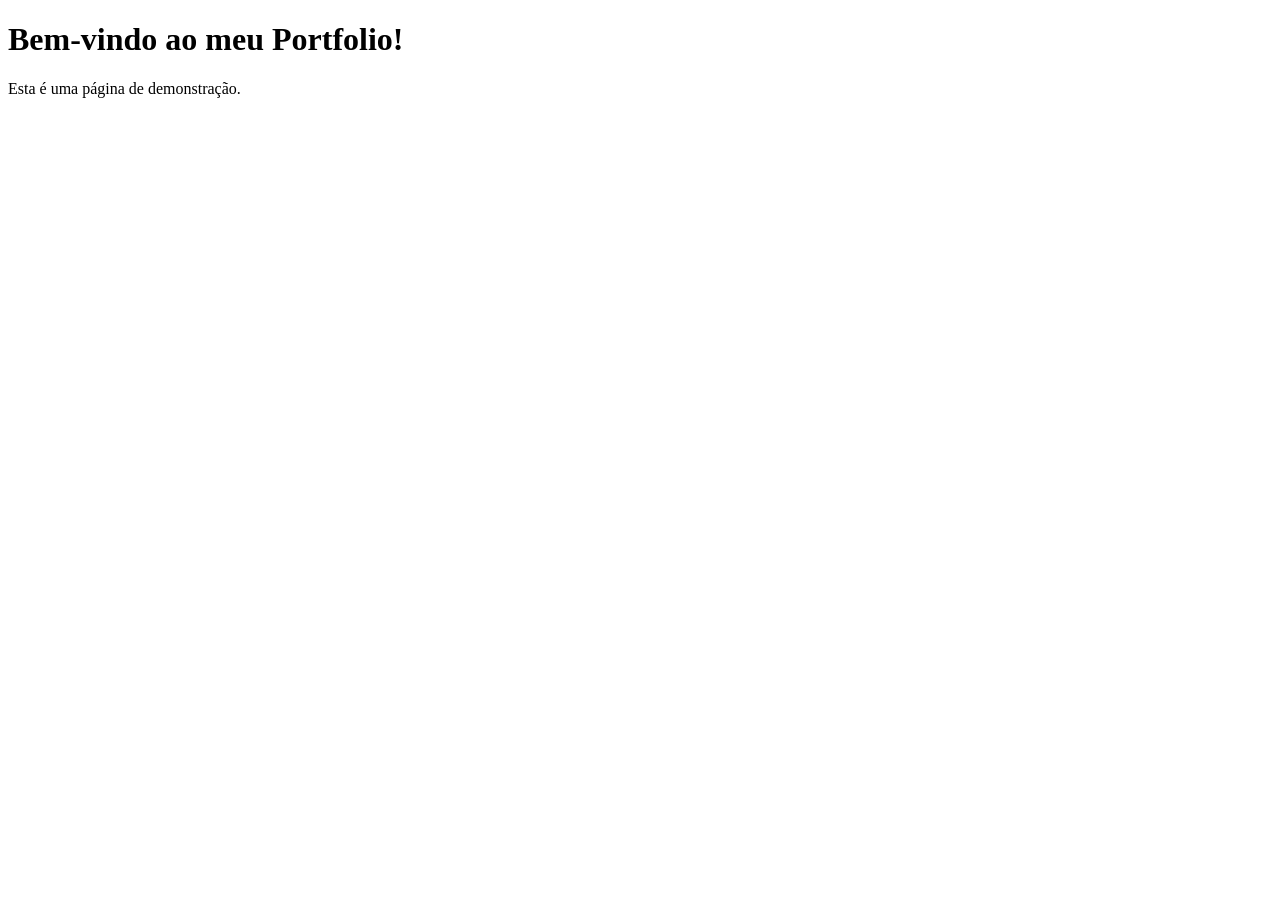
==== index.html @ d224efe9 "teste" ====
<!DOCTYPE html>
<html lang="pt-BR">
<head>
    <meta charset="UTF-8">
    <meta name="viewport" content="width=device-width, initial-scale=1.0">
    <title>Meu Portfolio</title>
    <link rel="stylesheet" href="style.css">
</head>
<body>
    <h1>Bem-vindo ao meu Portfolio!</h1>
    <p>Esta é uma página de demonstração.</p>
    <script src="script.js"></script>
</body>
</html>
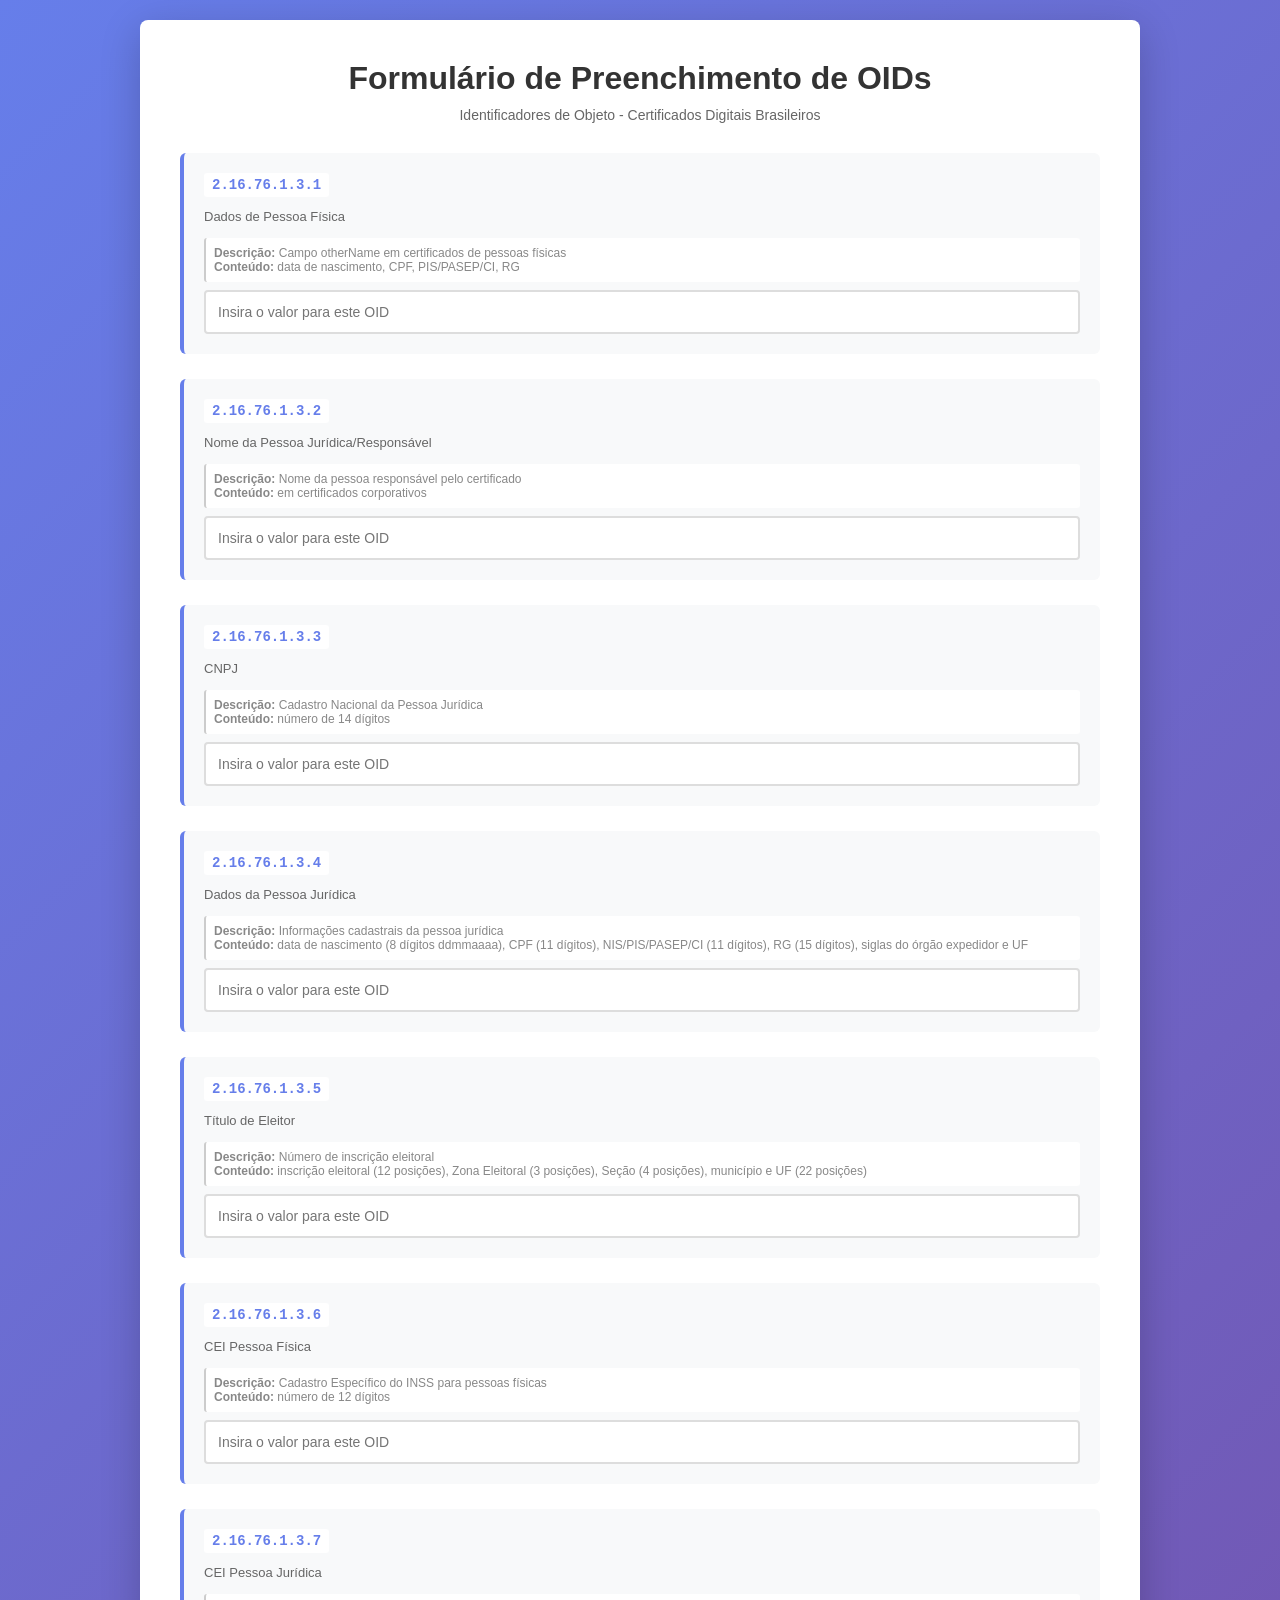
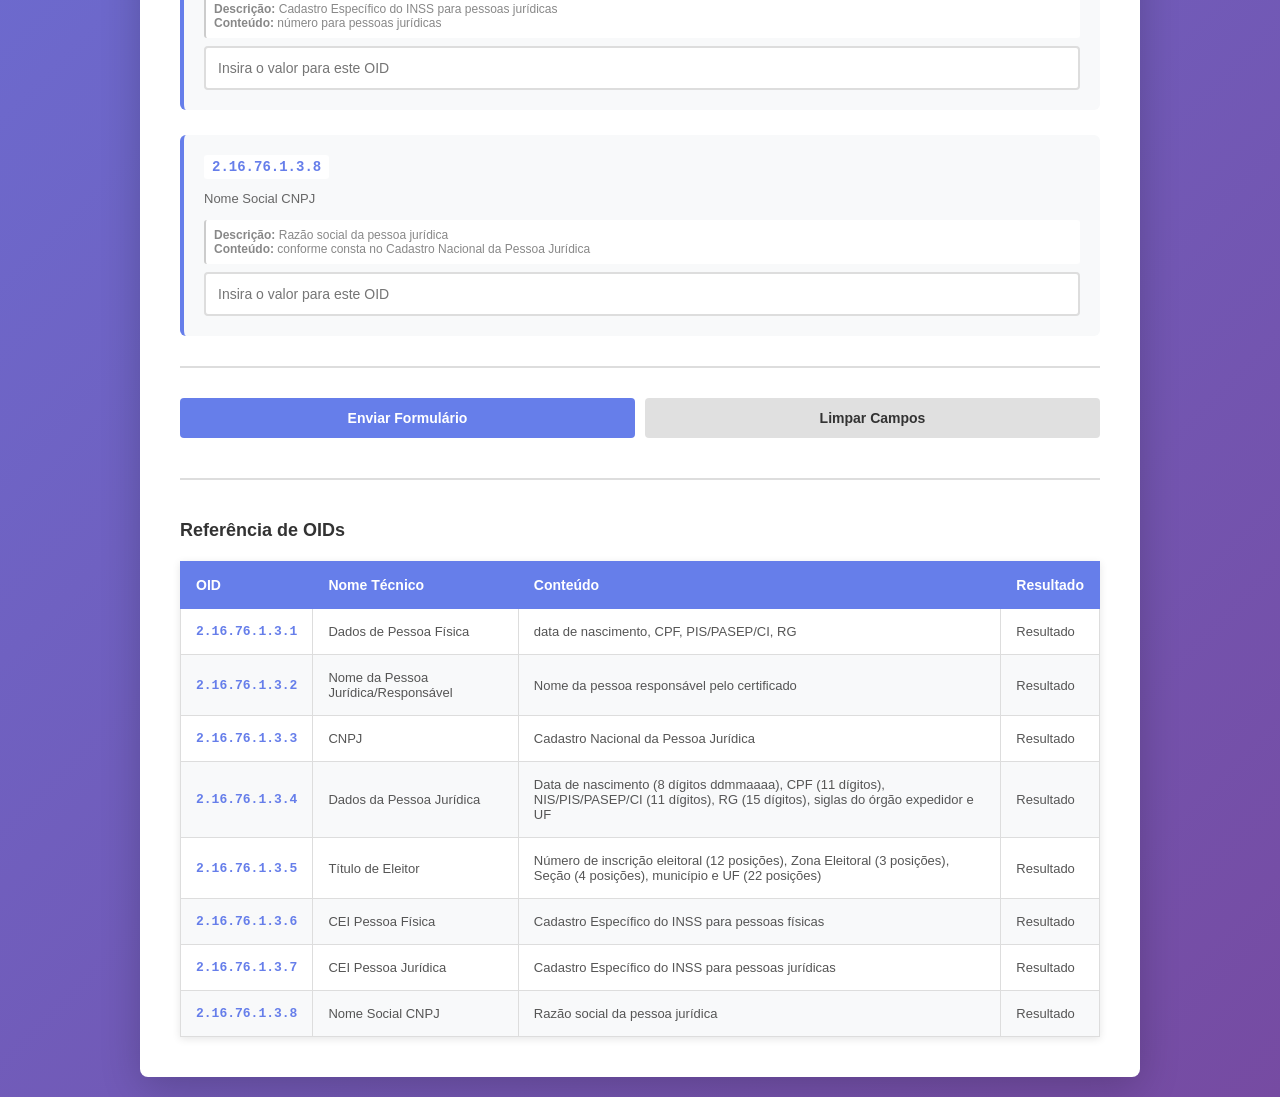
==== commit 40d34c47: "Rename index.php to index.html" ====
--- a/index.html
+++ b/index.html
@@ -3,12 +3,472 @@
 <head>
     <meta charset="UTF-8">
     <meta name="viewport" content="width=device-width, initial-scale=1.0">
-    <title>Meu Portfolio</title>
-    <link rel="stylesheet" href="style.css">
+    <title>Formulário de OIDs</title>
+    <style>
+        * {
+            margin: 0;
+            padding: 0;
+            box-sizing: border-box;
+        }
+
+        body {
+            font-family: 'Segoe UI', Tahoma, Geneva, Verdana, sans-serif;
+            background: linear-gradient(135deg, #667eea 0%, #764ba2 100%);
+            min-height: 100vh;
+            padding: 20px;
+        }
+
+        .container {
+            max-width: 1000px;
+            margin: 0 auto;
+            background: white;
+            border-radius: 8px;
+            box-shadow: 0 10px 40px rgba(0, 0, 0, 0.2);
+            padding: 40px;
+        }
+
+        h1 {
+            color: #333;
+            margin-bottom: 10px;
+            text-align: center;
+        }
+
+        .subtitle {
+            text-align: center;
+            color: #666;
+            margin-bottom: 30px;
+            font-size: 14px;
+        }
+
+        .form-section {
+            background: white;
+        }
+
+        .form-group {
+            display: flex;
+            flex-direction: column;
+            gap: 8px;
+            margin-bottom: 25px;
+            padding: 20px;
+            background: #f8f9fa;
+            border-radius: 6px;
+            border-left: 4px solid #667eea;
+        }
+
+        .form-group label {
+            font-weight: 600;
+            color: #333;
+            font-size: 14px;
+            display: flex;
+            align-items: center;
+            gap: 10px;
+        }
+
+        .oid-code {
+            font-family: 'Courier New', monospace;
+            font-weight: 600;
+            color: #667eea;
+            background: white;
+            padding: 4px 8px;
+            border-radius: 3px;
+        }
+
+        .technical-name {
+            font-size: 13px;
+            color: #666;
+            font-weight: normal;
+            display: block;
+            margin-top: 4px;
+        }
+
+        .description {
+            font-size: 12px;
+            color: #888;
+            margin-top: 6px;
+            padding: 8px;
+            background: white;
+            border-left: 2px solid #ccc;
+            border-radius: 3px;
+        }
+
+        input[type="text"],
+        textarea {
+            padding: 12px;
+            border: 2px solid #ddd;
+            border-radius: 4px;
+            font-size: 14px;
+            transition: border-color 0.3s;
+            font-family: 'Segoe UI', Tahoma, Geneva, Verdana, sans-serif;
+        }
+
+        input[type="text"]:focus,
+        textarea:focus {
+            outline: none;
+            border-color: #667eea;
+            box-shadow: 0 0 0 3px rgba(102, 126, 234, 0.1);
+        }
+
+        textarea {
+            resize: vertical;
+            min-height: 60px;
+        }
+
+        .button-group {
+            display: flex;
+            gap: 10px;
+            margin-top: 30px;
+            padding-top: 30px;
+            border-top: 2px solid #ddd;
+        }
+
+        button {
+            padding: 12px 30px;
+            border: none;
+            border-radius: 4px;
+            font-size: 14px;
+            font-weight: 600;
+            cursor: pointer;
+            transition: all 0.3s;
+            flex: 1;
+        }
+
+        .btn-submit {
+            background: #667eea;
+            color: white;
+        }
+
+        .btn-submit:hover {
+            background: #5568d3;
+            box-shadow: 0 4px 12px rgba(102, 126, 234, 0.4);
+        }
+
+        .btn-clear {
+            background: #e0e0e0;
+            color: #333;
+        }
+
+        .btn-clear:hover {
+            background: #d0d0d0;
+        }
+
+        .table-section {
+            margin-top: 40px;
+            padding-top: 40px;
+            border-top: 2px solid #ddd;
+        }
+
+        .table-section h2 {
+            color: #333;
+            margin-bottom: 20px;
+            font-size: 18px;
+        }
+
+        table {
+            width: 100%;
+            border-collapse: collapse;
+            box-shadow: 0 2px 8px rgba(0, 0, 0, 0.1);
+        }
+
+        thead {
+            background: #667eea;
+            color: white;
+        }
+
+        th {
+            padding: 15px;
+            text-align: left;
+            font-weight: 600;
+            font-size: 14px;
+            border: 1px solid #667eea;
+        }
+
+        td {
+            padding: 15px;
+            border: 1px solid #ddd;
+            font-size: 13px;
+            color: #555;
+        }
+
+        tbody tr {
+            transition: background-color 0.2s;
+        }
+
+        tbody tr:nth-child(even) {
+            background: #f8f9fa;
+        }
+
+        tbody tr:hover {
+            background: #f0f0ff;
+        }
+
+        .oid-code-table {
+            font-family: 'Courier New', monospace;
+            font-weight: 600;
+            color: #667eea;
+        }
+
+        @media (max-width: 768px) {
+            .container {
+                padding: 20px;
+            }
+
+            .form-group {
+                padding: 15px;
+            }
+
+            button {
+                padding: 10px 20px;
+                font-size: 13px;
+            }
+
+            table {
+                font-size: 12px;
+            }
+
+            th, td {
+                padding: 10px;
+            }
+
+            .button-group {
+                flex-direction: column;
+            }
+        }
+    </style>
 </head>
 <body>
-    <h1>Bem-vindo ao meu Portfolio!</h1>
-    <p>Esta é uma página de demonstração.</p>
-    <script src="script.js"></script>
+    <div class="container">
+        <h1>Formulário de Preenchimento de OIDs</h1>
+        <p class="subtitle">Identificadores de Objeto - Certificados Digitais Brasileiros</p>
+
+        <form method="POST" action="calcular.php" class="form-section">
+            
+            <div class="form-group">
+                <label>
+                    <span class="oid-code">2.16.76.1.3.1</span>
+                </label>
+                <span class="technical-name">Dados de Pessoa Física</span>
+                <div class="description">
+                    <strong>Descrição:</strong> Campo otherName em certificados de pessoas físicas<br>
+                    <strong>Conteúdo:</strong> data de nascimento, CPF, PIS/PASEP/CI, RG
+                </div>
+                <input 
+                    type="text" 
+                    name="oid_2_16_76_1_3_1" 
+                    placeholder="Insira o valor para este OID"
+                >
+            </div>
+
+            <div class="form-group">
+                <label>
+                    <span class="oid-code">2.16.76.1.3.2</span>
+                </label>
+                <span class="technical-name">Nome da Pessoa Jurídica/Responsável</span>
+                <div class="description">
+                    <strong>Descrição:</strong> Nome da pessoa responsável pelo certificado<br>
+                    <strong>Conteúdo:</strong> em certificados corporativos
+                </div>
+                <input 
+                    type="text" 
+                    name="oid_2_16_76_1_3_2" 
+                    placeholder="Insira o valor para este OID"
+                >
+            </div>
+
+            <div class="form-group">
+                <label>
+                    <span class="oid-code">2.16.76.1.3.3</span>
+                </label>
+                <span class="technical-name">CNPJ</span>
+                <div class="description">
+                    <strong>Descrição:</strong> Cadastro Nacional da Pessoa Jurídica<br>
+                    <strong>Conteúdo:</strong> número de 14 dígitos
+                </div>
+                <input 
+                    type="text" 
+                    name="oid_2_16_76_1_3_3" 
+                    placeholder="Insira o valor para este OID"
+                >
+            </div>
+
+            <div class="form-group">
+                <label>
+                    <span class="oid-code">2.16.76.1.3.4</span>
+                </label>
+                <span class="technical-name">Dados da Pessoa Jurídica</span>
+                <div class="description">
+                    <strong>Descrição:</strong> Informações cadastrais da pessoa jurídica<br>
+                    <strong>Conteúdo:</strong> data de nascimento (8 dígitos ddmmaaaa), CPF (11 dígitos), NIS/PIS/PASEP/CI (11 dígitos), RG (15 dígitos), siglas do órgão expedidor e UF
+                </div>
+                <input 
+                    type="text" 
+                    name="oid_2_16_76_1_3_4" 
+                    placeholder="Insira o valor para este OID"
+                >
+            </div>
+
+            <div class="form-group">
+                <label>
+                    <span class="oid-code">2.16.76.1.3.5</span>
+                </label>
+                <span class="technical-name">Título de Eleitor</span>
+                <div class="description">
+                    <strong>Descrição:</strong> Número de inscrição eleitoral<br>
+                    <strong>Conteúdo:</strong> inscrição eleitoral (12 posições), Zona Eleitoral (3 posições), Seção (4 posições), município e UF (22 posições)
+                </div>
+                <input 
+                    type="text" 
+                    name="oid_2_16_76_1_3_5" 
+                    placeholder="Insira o valor para este OID"
+                >
+            </div>
+
+            <div class="form-group">
+                <label>
+                    <span class="oid-code">2.16.76.1.3.6</span>
+                </label>
+                <span class="technical-name">CEI Pessoa Física</span>
+                <div class="description">
+                    <strong>Descrição:</strong> Cadastro Específico do INSS para pessoas físicas<br>
+                    <strong>Conteúdo:</strong> número de 12 dígitos
+                </div>
+                <input 
+                    type="text" 
+                    name="oid_2_16_76_1_3_6" 
+                    placeholder="Insira o valor para este OID"
+                >
+            </div>
+
+            <div class="form-group">
+                <label>
+                    <span class="oid-code">2.16.76.1.3.7</span>
+                </label>
+                <span class="technical-name">CEI Pessoa Jurídica</span>
+                <div class="description">
+                    <strong>Descrição:</strong> Cadastro Específico do INSS para pessoas jurídicas<br>
+                    <strong>Conteúdo:</strong> número para pessoas jurídicas
+                </div>
+                <input 
+                    type="text" 
+                    name="oid_2_16_76_1_3_7" 
+                    placeholder="Insira o valor para este OID"
+                >
+            </div>
+
+            <div class="form-group">
+                <label>
+                    <span class="oid-code">2.16.76.1.3.8</span>
+                </label>
+                <span class="technical-name">Nome Social CNPJ</span>
+                <div class="description">
+                    <strong>Descrição:</strong> Razão social da pessoa jurídica<br>
+                    <strong>Conteúdo:</strong> conforme consta no Cadastro Nacional da Pessoa Jurídica
+                </div>
+                <input 
+                    type="text" 
+                    name="oid_2_16_76_1_3_8" 
+                    placeholder="Insira o valor para este OID"
+                >
+            </div>
+
+            <div class="button-group">
+                <button type="submit" class="btn-submit">Enviar Formulário</button>
+                <button type="reset" class="btn-clear">Limpar Campos</button>
+            </div>
+        </form>
+
+        <div class="table-section">
+            <h2>Referência de OIDs</h2>
+            <table>
+                <thead>
+                    <tr>
+                        <th>OID</th>
+                        <th>Nome Técnico</th>
+                        <th>Conteúdo</th>
+                        <th>Resultado</th>
+                    </tr>
+                </thead>
+                <tbody>
+                    <tr>
+                        <td class="oid-code-table">2.16.76.1.3.1</td>
+                        <td>Dados de Pessoa Física</td>
+                        <td>data de nascimento, CPF, PIS/PASEP/CI, RG</td>
+                        <td>Resultado</td>
+                    </tr>
+                    <tr>
+                        <td class="oid-code-table">2.16.76.1.3.2</td>
+                        <td>Nome da Pessoa Jurídica/Responsável</td>
+                        <td>Nome da pessoa responsável pelo certificado</td>
+                        <td>Resultado</td>
+                    </tr>
+                    <tr>
+                        <td class="oid-code-table">2.16.76.1.3.3</td>
+                        <td>CNPJ</td>
+                        <td>Cadastro Nacional da Pessoa Jurídica</td>
+                        <td>Resultado</td>
+                    </tr>
+                    <tr>
+                        <td class="oid-code-table">2.16.76.1.3.4</td>
+                        <td>Dados da Pessoa Jurídica</td>
+                        <td>Data de nascimento (8 dígitos ddmmaaaa), CPF (11 dígitos), NIS/PIS/PASEP/CI (11 dígitos), RG (15 dígitos), siglas do órgão expedidor e UF</td>
+                        <td>Resultado</td>
+                    </tr>
+                    <tr>
+                        <td class="oid-code-table">2.16.76.1.3.5</td>
+                        <td>Título de Eleitor</td>
+                        <td>Número de inscrição eleitoral (12 posições), Zona Eleitoral (3 posições), Seção (4 posições), município e UF (22 posições)</td>
+                        <td>Resultado</td>
+                    </tr>
+                    <tr>
+                        <td class="oid-code-table">2.16.76.1.3.6</td>
+                        <td>CEI Pessoa Física</td>
+                        <td>Cadastro Específico do INSS para pessoas físicas</td>
+                        <td>Resultado</td>
+                    
+                    </tr>
+                    <tr>
+                        <td class="oid-code-table">2.16.76.1.3.7</td>
+                        <td>CEI Pessoa Jurídica</td>
+                        <td>Cadastro Específico do INSS para pessoas jurídicas</td>
+                        <td>Resultado</td>
+                    
+                    </tr>
+                    <tr>
+                        <td class="oid-code-table">2.16.76.1.3.8</td>
+                        <td>Nome Social CNPJ</td>
+                        <td>Razão social da pessoa jurídica</td>
+                        <td>Resultado</td>
+                    </tr>
+                </tbody>
+            </table>
+        </div>
+    </div>
+
+    <script>
+        document.addEventListener('DOMContentLoaded', function() {
+            const btnClear = document.querySelector('.btn-clear');
+            
+            btnClear.addEventListener('click', function(event) {
+                event.preventDefault();
+                
+                // Seleciona todos os inputs e textareas do formulário
+                const inputs = document.querySelectorAll('input[type="text"]');
+                const textareas = document.querySelectorAll('textarea');
+                
+                // Limpa os inputs
+                inputs.forEach(input => {
+                    input.value = '';
+                });
+                
+                // Limpa os textareas
+                textareas.forEach(textarea => {
+                    textarea.value = '';
+                });
+                
+                // Opcional: foca no primeiro input
+                //inputs[0].focus();
+            });
+        });
+    </script>
+
 </body>
 </html>
